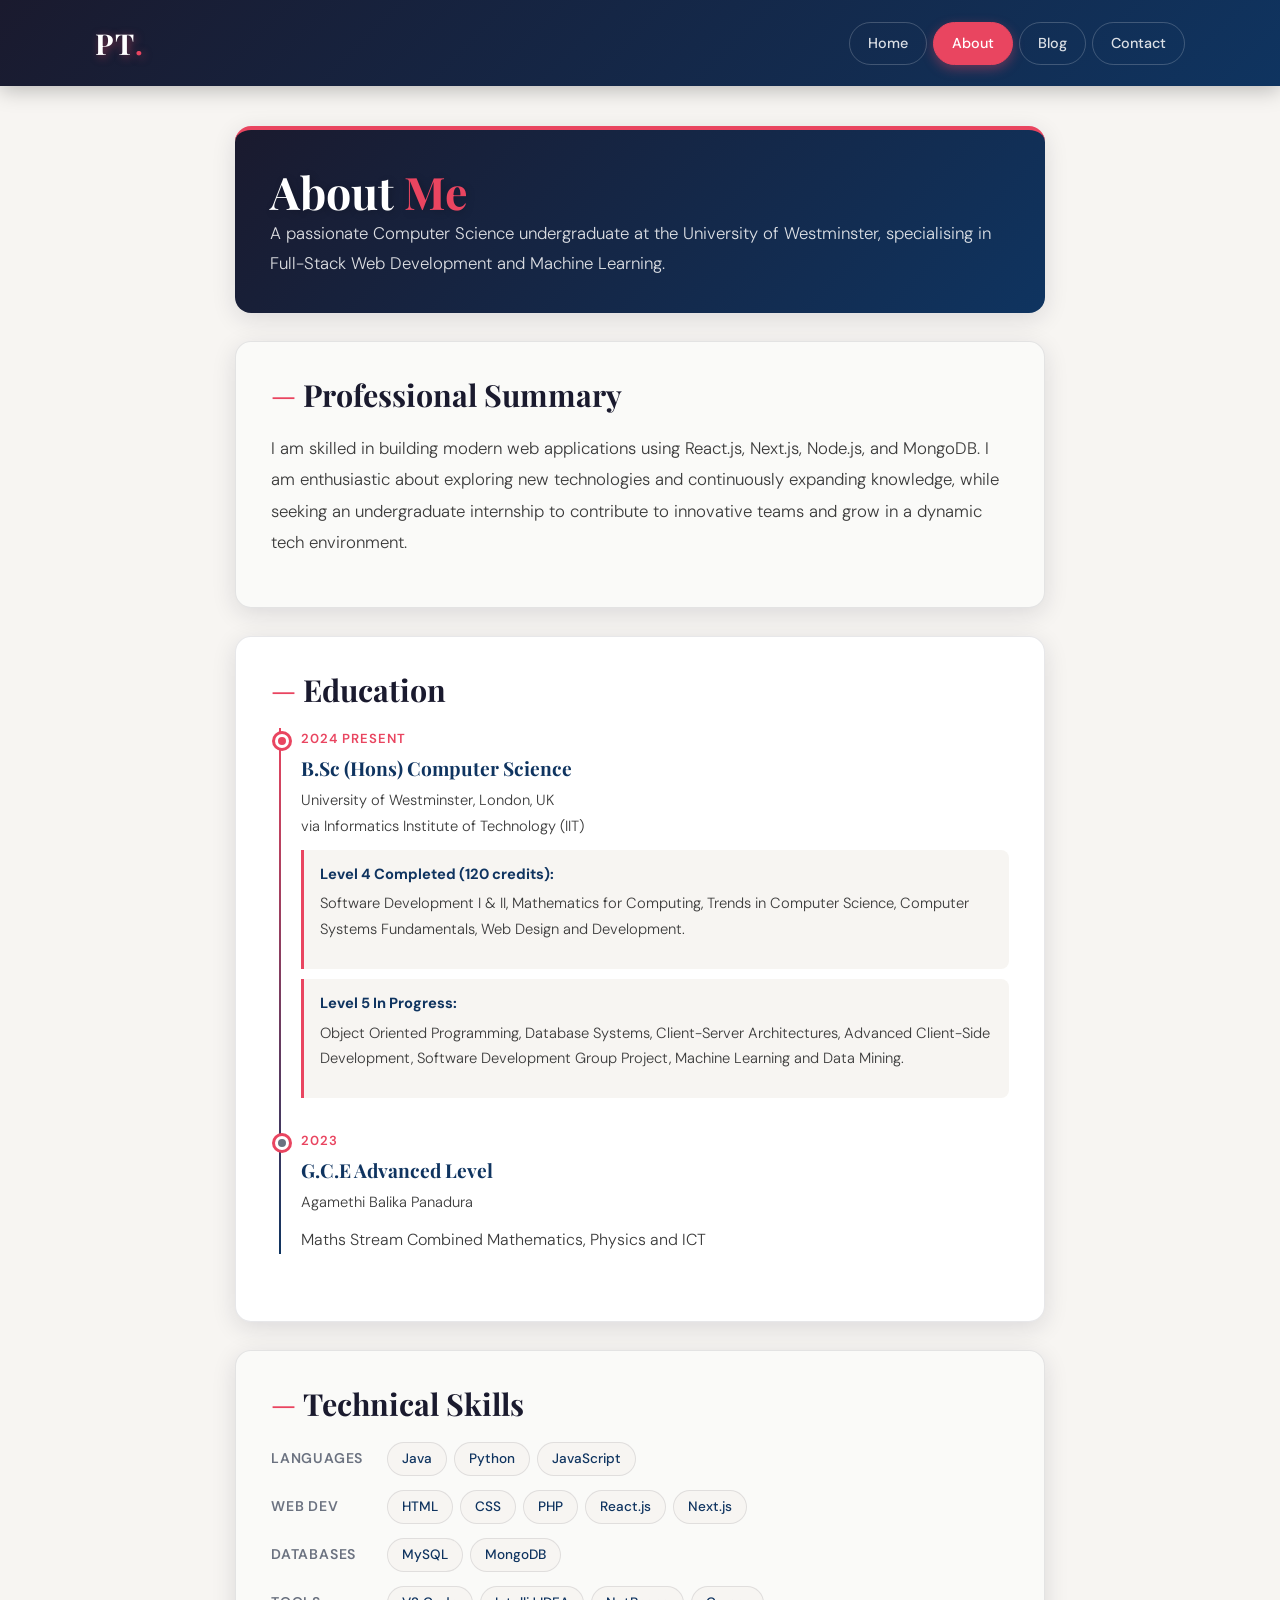
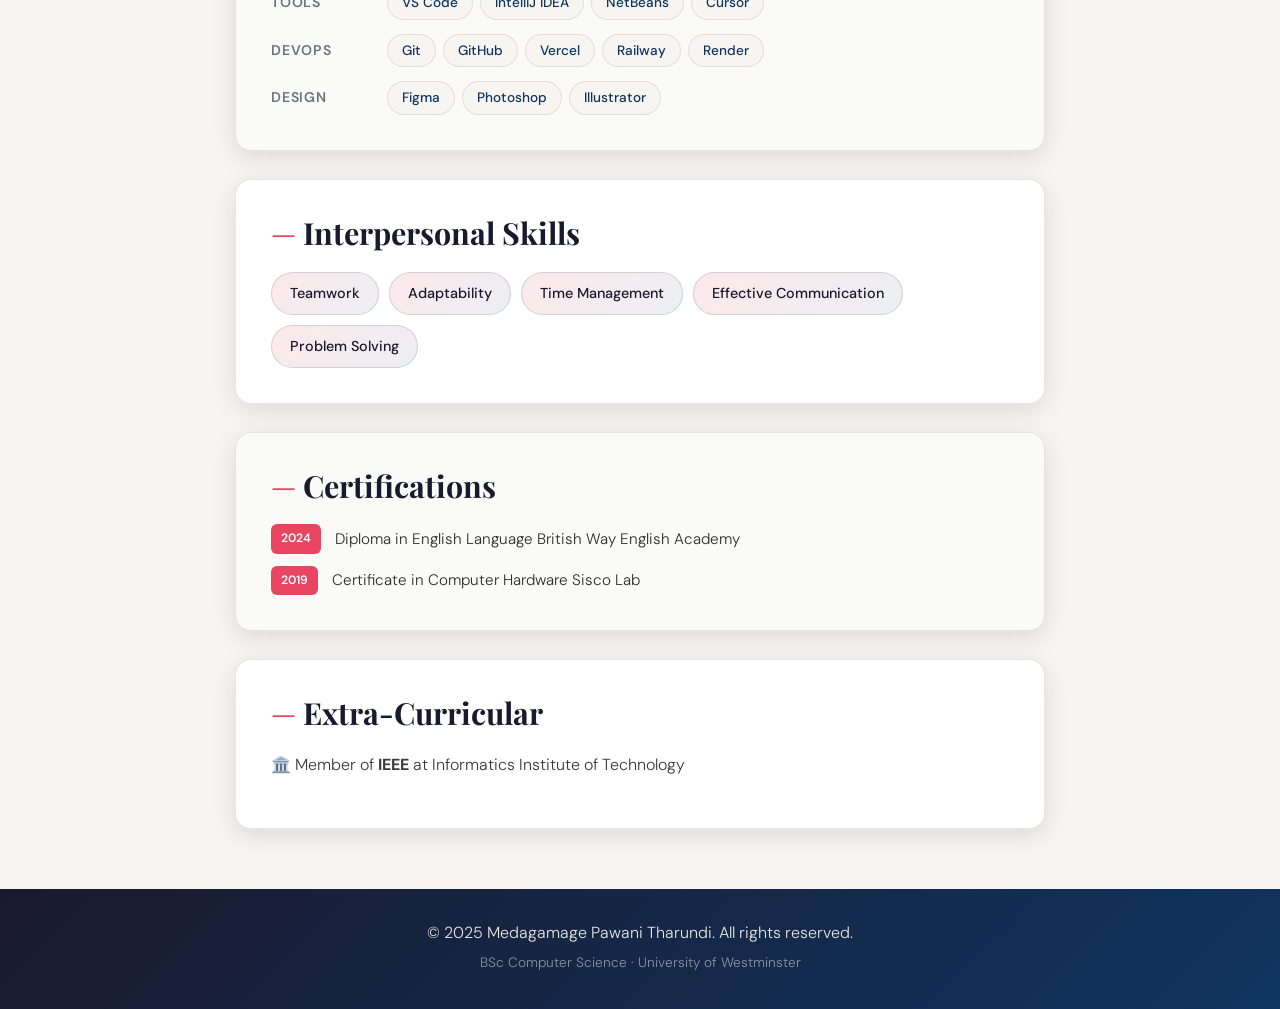
==== about.html @ e0a60664 "Fix all HTML filenames to lowercase" ====
<!doctype html>
<html lang="en">
  <head>
    <meta charset="UTF-8" />
    <meta name="viewport" content="width=device-width, initial-scale=1.0" />
    <title>About | Pawani Tharundi</title>
    <link rel="stylesheet" href="style.css" />
    <link
      href="https://fonts.googleapis.com/css2?family=Playfair+Display:wght@400;600;700&family=DM+Sans:wght@300;400;500&display=swap"
      rel="stylesheet"
    />
  </head>
  <body>
    <!-- HEADER / NAV -->
    <header>
      <div class="nav-inner">
        <div class="logo">PT<span class="dot">.</span></div>
        <nav>
          <ul>
            <li><a href="index.html">Home</a></li>
            <li><a href="about.html" class="active">About</a></li>
            <li><a href="blog.html">Blog</a></li>
            <li><a href="contact.html">Contact</a></li>
          </ul>
        </nav>
      </div>
    </header>

    <!--  PAGE WRAPPER -->
    <div class="page-wrapper single-col">
      <main>
        <!-- Page Title -->
        <section class="page-hero card">
          <h1>About <span class="accent-text">Me</span></h1>
          <p class="lead">
            A passionate Computer Science undergraduate at the University of
            Westminster, specialising in Full-Stack Web Development and Machine
            Learning.
          </p>
        </section>

        <!-- Professional Summary -->
        <section class="card about-section">
          <h2>Professional Summary</h2>
          <p>
            I am skilled in building modern web applications using React.js,
            Next.js, Node.js, and MongoDB. I am enthusiastic about exploring new
            technologies and continuously expanding knowledge, while seeking an
            undergraduate internship to contribute to innovative teams and grow
            in a dynamic tech environment.
          </p>
        </section>

        <!-- Education -->
        <section class="card">
          <h2>Education</h2>

          <div class="timeline">
            <div class="timeline-item">
              <div class="timeline-dot"></div>
              <div class="timeline-body">
                <span class="timeline-date">2024 Present</span>
                <h3>B.Sc (Hons) Computer Science</h3>
                <p class="institution">
                  University of Westminster, London, UK<br />via Informatics
                  Institute of Technology (IIT)
                </p>
                <div class="module-block">
                  <strong>Level 4 Completed (120 credits):</strong>
                  <p>
                    Software Development I &amp; II, Mathematics for Computing,
                    Trends in Computer Science, Computer Systems Fundamentals,
                    Web Design and Development.
                  </p>
                </div>
                <div class="module-block">
                  <strong>Level 5 In Progress:</strong>
                  <p>
                    Object Oriented Programming, Database Systems, Client-Server
                    Architectures, Advanced Client-Side Development, Software
                    Development Group Project, Machine Learning and Data Mining.
                  </p>
                </div>
              </div>
            </div>

            <div class="timeline-item">
              <div class="timeline-dot"></div>
              <div class="timeline-body">
                <span class="timeline-date">2023</span>
                <h3>G.C.E Advanced Level</h3>
                <p class="institution">Agamethi Balika Panadura</p>
                <p>Maths Stream Combined Mathematics, Physics and ICT</p>
              </div>
            </div>
          </div>
        </section>

        <!-- Skills -->
        <section class="card">
          <h2>Technical Skills</h2>

          <div class="skills-table">
            <div class="skill-row">
              <span class="skill-label">Languages</span>
              <div class="skill-tags">
                <span class="tag">Java</span>
                <span class="tag">Python</span>
                <span class="tag">JavaScript</span>
              </div>
            </div>

            <div class="skill-row">
              <span class="skill-label">Web Dev</span>
              <div class="skill-tags">
                <span class="tag">HTML</span>
                <span class="tag">CSS</span>
                <span class="tag">PHP</span>
                <span class="tag">React.js</span>
                <span class="tag">Next.js</span>
              </div>
            </div>

            <div class="skill-row">
              <span class="skill-label">Databases</span>
              <div class="skill-tags">
                <span class="tag">MySQL</span>
                <span class="tag">MongoDB</span>
              </div>
            </div>

            <div class="skill-row">
              <span class="skill-label">Tools</span>
              <div class="skill-tags">
                <span class="tag">VS Code</span>
                <span class="tag">IntelliJ IDEA</span>
                <span class="tag">NetBeans</span>
                <span class="tag">Cursor</span>
              </div>
            </div>

            <div class="skill-row">
              <span class="skill-label">DevOps</span>
              <div class="skill-tags">
                <span class="tag">Git</span>
                <span class="tag">GitHub</span>
                <span class="tag">Vercel</span>
                <span class="tag">Railway</span>
                <span class="tag">Render</span>
              </div>
            </div>

            <div class="skill-row">
              <span class="skill-label">Design</span>
              <div class="skill-tags">
                <span class="tag">Figma</span>
                <span class="tag">Photoshop</span>
                <span class="tag">Illustrator</span>
              </div>
            </div>
          </div>
        </section>

        <!-- Soft Skills -->
        <section class="card">
          <h2>Interpersonal Skills</h2>
          <div class="soft-skills">
            <span class="soft-tag">Teamwork</span>
            <span class="soft-tag">Adaptability</span>
            <span class="soft-tag">Time Management</span>
            <span class="soft-tag">Effective Communication</span>
            <span class="soft-tag">Problem Solving</span>
          </div>
        </section>

        <!-- Certifications -->
        <section class="card">
          <h2>Certifications</h2>
          <ul class="cert-list">
            <li>
              <span class="cert-year">2024</span>
              Diploma in English Language British Way English Academy
            </li>
            <li>
              <span class="cert-year">2019</span>
              Certificate in Computer Hardware Sisco Lab
            </li>
          </ul>
        </section>

        <!-- Extra Curricular -->
        <section class="card">
          <h2>Extra-Curricular</h2>
          <p>
            🏛️ Member of <strong>IEEE</strong> at Informatics Institute of
            Technology
          </p>
        </section>
      </main>
    </div>
    <!-- end .page-wrapper -->

    <!-- FOOTER  -->
    <footer>
      <p>&copy; 2025 Medagamage Pawani Tharundi. All rights reserved.</p>
      <p class="footer-sub">BSc Computer Science · University of Westminster</p>
    </footer>
  </body>
</html>
---- style.css ----
/* --1. GOOGLE FONT  (Spec: specify fonts using @font-face / google fonts)-- */
@import url("https://fonts.googleapis.com/css2?family=Playfair+Display:wght@400;600;700&family=DM+Sans:wght@300;400;500&display=swap");

/* 2. CSS VARIABLES-- */
:root {
  --primary: #1a1a2e; /* deep navy */
  --accent: #e94560; /* vivid rose-red */
  --accent2: #0f3460; /* deep blue */
  --light-bg: #f7f5f2; /* warm off-white */
  --white: #ffffff;
  --text: #2d2d2d;
  --text-muted: #6b7280;
  --card-shadow: rgba(26, 26, 46, 0.12);
  --semi-trans: rgba(233, 69, 96, 0.12); /* semi-transparent accent */
  --border: rgba(26, 26, 46, 0.1);
}

/*--3. RESET & BASE-- */
* {
  margin: 0;
  padding: 0;
  box-sizing: border-box;
}

body {
  /* Spec: specify font throughout site */
  font-family: "DM Sans", sans-serif;
  background-color: var(--light-bg);
  color: var(--text);
  line-height: 1.75;
  font-size: 1rem;
  font-weight: 300;
}

/* --4. TYPOGRAPHY-- */
h1,
h2,
h3 {
  font-family: "Playfair Display", serif;
  font-weight: 700;
  line-height: 1.2;
}

h1 {
  font-size: 2.8em;
}
h2 {
  font-size: 1.9em;
  color: var(--primary);
  margin-bottom: 18px;
}
h3 {
  font-size: 1.2em;
  color: var(--accent2);
  margin-bottom: 8px;
}

p {
  margin-bottom: 14px;
}

a {
  color: var(--accent);
  text-decoration: none;
  transition: color 0.3s ease; /* Spec: transitions */
}

/* Spec: user action pseudo class */
a:hover {
  color: var(--accent2);
  text-decoration: underline;
}

/* -- 5. HEADER & NAVIGATION-- */
header {
  /* Spec: gradient */
  background: linear-gradient(135deg, var(--primary) 0%, var(--accent2) 100%);
  position: sticky;
  top: 0;
  z-index: 100;
  /* Spec: shadows */
  box-shadow: 0 4px 20px rgba(0, 0, 0, 0.25);
}

.nav-inner {
  max-width: 1150px;
  margin: 0 auto;
  padding: 18px 30px;
  display: flex;
  align-items: center;
  justify-content: space-between;
}

/* Spec: child combinator — direct child of header */
header > .nav-inner {
  gap: 20px;
}

.logo {
  font-family: "Playfair Display", serif;
  font-size: 1.8em;
  font-weight: 700;
  color: var(--white);
  /* Spec: text effects */
  text-shadow: 2px 2px 8px rgba(233, 69, 96, 0.5);
  letter-spacing: 2px;
}

.dot {
  color: var(--accent);
}

nav ul {
  list-style: none;
  display: flex;
  gap: 6px;
}

nav ul li a {
  color: rgba(255, 255, 255, 0.85);
  padding: 8px 18px;
  /* Spec: border + rounded corners */
  border: 1px solid rgba(255, 255, 255, 0.2);
  border-radius: 30px;
  font-size: 0.9em;
  font-weight: 500;
  /* Spec: transitions */
  transition: all 0.3s ease;
  display: inline-block;
}

/* Spec: user action pseudo class (:hover) */
nav ul li a:hover {
  background-color: var(--semi-trans); /* Spec: semi-transparent colour */
  border-color: var(--accent);
  color: var(--white);
  /* Spec: transforms */
  transform: translateY(-2px);
}

nav ul li a.active {
  background-color: var(--accent);
  border-color: var(--accent);
  color: var(--white);
  box-shadow: 0 4px 12px rgba(233, 69, 96, 0.4);
}

/* --6. HERO SECTION
  -- */
.hero {
  /* Spec: gradient */
  background: linear-gradient(160deg, var(--primary) 55%, var(--accent2) 100%);
  color: var(--white);
  padding: 90px 30px 80px;
  position: relative;
  overflow: hidden;
}

.hero-content {
  max-width: 700px;
  margin: 0 auto;
  position: relative;
  z-index: 2;
  /* Spec: animations */
  animation: slideUp 0.8s ease forwards;
}

.hero-tag {
  /* Spec: semi-transparent colour */
  background: rgba(233, 69, 96, 0.2);
  border: 1px solid rgba(233, 69, 96, 0.5);
  color: rgba(255, 255, 255, 0.9);
  display: inline-block;
  padding: 6px 16px;
  border-radius: 20px;
  font-size: 0.85em;
  font-weight: 500;
  margin-bottom: 20px;
  letter-spacing: 0.5px;
}

.hero-title {
  font-size: 3.4em;
  color: var(--white);
  /* Spec: text effects — text-shadow */
  text-shadow: 3px 3px 12px rgba(0, 0, 0, 0.3);
  margin-bottom: 20px;
}

.accent-text {
  color: var(--accent);
}

.hero-sub {
  font-size: 1.1em;
  color: rgba(255, 255, 255, 0.8);
  margin-bottom: 35px;
  font-weight: 300;
  line-height: 1.8;
}

.hero-btns {
  display: flex;
  gap: 16px;
  flex-wrap: wrap;
}

/* Buttons */
.btn-primary {
  background: var(--accent);
  color: var(--white);
  padding: 12px 30px;
  border-radius: 30px;
  font-weight: 500;
  border: 2px solid var(--accent);
  display: inline-block;
  /* Spec: transitions */
  transition: all 0.3s ease;
  cursor: pointer;
  font-family: "DM Sans", sans-serif;
  font-size: 1em;
  text-decoration: none;
}

/* Spec: user action pseudo class */
.btn-primary:hover {
  background: transparent;
  color: var(--accent);
  /* Spec: transforms */
  transform: translateY(-3px);
  box-shadow: 0 8px 20px rgba(233, 69, 96, 0.35);
  text-decoration: none;
}

.btn-outline {
  background: transparent;
  color: var(--white);
  padding: 12px 30px;
  border-radius: 30px;
  font-weight: 500;
  border: 2px solid rgba(255, 255, 255, 0.5);
  display: inline-block;
  /* Spec: transitions */
  transition: all 0.3s ease;
  text-decoration: none;
}

.btn-outline:hover {
  border-color: var(--accent);
  color: var(--accent);
  transform: translateY(-3px);
  text-decoration: none;
}

.btn-outline.small {
  padding: 7px 18px;
  font-size: 0.9em;
  color: var(--accent);
  border-color: var(--accent);
}

.btn-outline.small:hover {
  background: var(--accent);
  color: var(--white);
}

/* Hero Decoration */
.hero-decoration {
  position: absolute;
  top: 0;
  right: 0;
  width: 100%;
  height: 100%;
  pointer-events: none;
  z-index: 1;
}

.deco-circle {
  position: absolute;
  border-radius: 50%;
  /* Spec: semi-transparent */
  background: rgba(255, 255, 255, 0.04);
}

.c1 {
  width: 400px;
  height: 400px;
  top: -100px;
  right: -80px;
}

.c2 {
  width: 250px;
  height: 250px;
  bottom: -50px;
  right: 200px;
  background: rgba(233, 69, 96, 0.08);
}

.deco-ring {
  position: absolute;
  width: 300px;
  height: 300px;
  top: 20px;
  right: 60px;
  border-radius: 50%;
  border: 2px solid rgba(233, 69, 96, 0.25); /* Spec: border */
  /* Spec: animations */
  animation: spin 25s linear infinite;
}

/* --7. PAGE LAYOUT-- */
.page-wrapper {
  max-width: 1150px;
  margin: 40px auto;
  padding: 0 25px;
  display: flex;
  gap: 30px;
  align-items: flex-start;
}

/* Single-column layout (About, Blog, Contact pages) */
.page-wrapper.single-col {
  max-width: 860px;
  display: block;
}

main {
  flex: 3;
}

/* --8. CARDS-- */
.card {
  background: var(--white);
  /* Spec: border */
  border: 1px solid var(--border);
  /* Spec: rounded corners */
  border-radius: 16px;
  padding: 35px;
  /* Spec: shadows */
  box-shadow: 0 6px 24px var(--card-shadow);
  margin-bottom: 28px;
}

/* Spec: structural selector — style first card differently */
.card:first-child {
  border-top: 4px solid var(--accent);
}

/* Spec: nth pseudo class — alternate card background */
.card:nth-child(even) {
  background: #fafaf8;
}

/* Spec: negation pseudo class */
.card:not(:last-child) {
  margin-bottom: 28px;
}

/* --9. PSEUDO ELEMENTS -- */
h2::before {
  content: "— ";
  color: var(--accent);
  font-family: "DM Sans", sans-serif;
  font-weight: 300;
}

/* Spec: pseudo element — decorative quote on blog posts */
.blog-post::before {
  content: "";
  display: block;
  width: 50px;
  height: 4px;
  background: var(--accent);
  border-radius: 2px;
  margin-bottom: 20px;
}

/* --10. ATTRIBUTE SELECTORS-- */
/* Attribute selector 1: links that open in new tab */
a[target="_blank"] {
  font-weight: 500;
}

/* Attribute selector 2: inputs by type */
input[type="text"],
input[type="email"],
input[type="tel"] {
  width: 100%;
  padding: 12px 16px;
  border: 2px solid #e0ddd9;
  border-radius: 10px; /* Spec: rounded corners */
  font-family: "DM Sans", sans-serif;
  font-size: 1em;
  font-weight: 300;
  color: var(--text);
  background: var(--white);
  /* Spec: transitions */
  transition:
    border-color 0.3s,
    box-shadow 0.3s;
}

/* Attribute selector 3: textarea */
textarea[name="message"] {
  width: 100%;
  padding: 12px 16px;
  border: 2px solid #e0ddd9;
  border-radius: 10px;
  font-family: "DM Sans", sans-serif;
  font-size: 1em;
  font-weight: 300;
  resize: vertical;
  transition:
    border-color 0.3s,
    box-shadow 0.3s;
}

/* -- 11. USER ACTION PSEUDO CLASSES -- */
input[type="text"]:focus,
input[type="email"]:focus,
input[type="tel"]:focus,
textarea:focus,
select:focus {
  outline: none;
  border-color: var(--accent);
  box-shadow: 0 0 0 4px rgba(233, 69, 96, 0.1);
}

/*  12. VALIDITY PSEUDO CLASSES */
input:valid:not(:placeholder-shown) {
  border-color: #27ae60;
  background: #f0fdf4;
}

input:invalid:not(:placeholder-shown) {
  border-color: #e74c3c;
  background: #fff5f5;
}

/* --13. RELATIONAL SELECTOR */
.form-group:has(input:focus) label,
.form-group:has(textarea:focus) label {
  color: var(--accent);
  font-weight: 500;
}

/* --14. STRUCTURAL SELECTORS */
.skills-grid .skill-card:first-child {
  border-left: 4px solid var(--accent);
}

.timeline-item:last-child .timeline-dot {
  background: var(--text-muted);
}

/*  15. SKILLS GRID (Home Page) */
.skills-grid {
  display: grid;
  grid-template-columns: repeat(2, 1fr);
  gap: 18px;
}

.skill-card {
  background: var(--light-bg);
  border: 1px solid var(--border);
  border-radius: 12px;
  padding: 22px;
  /* Spec: transitions */
  transition:
    transform 0.3s ease,
    box-shadow 0.3s ease;
}

/* Spec: user action pseudo class */
.skill-card:hover {
  /* Spec: transforms */
  transform: translateY(-4px);
  /* Spec: shadows */
  box-shadow: 0 8px 24px rgba(233, 69, 96, 0.15);
}

.skill-icon {
  font-size: 2em;
  display: block;
  margin-bottom: 10px;
}

/* 16. FEATURED PROJECT (Home Page) */
.featured-project {
  border-left: 5px solid var(--accent);
}

.project-badge {
  display: inline-block;
  background: var(--semi-trans); /* Spec: semi-transparent */
  color: var(--accent);
  padding: 4px 12px;
  border-radius: 20px;
  font-size: 0.8em;
  font-weight: 600;
  letter-spacing: 1px;
  margin-bottom: 12px;
}

.tech-tags {
  display: flex;
  flex-wrap: wrap;
  gap: 8px;
  margin: 14px 0;
}

.tech-tags span {
  background: var(--semi-trans); /* Spec: semi-transparent */
  color: var(--accent);
  padding: 4px 12px;
  border-radius: 20px;
  font-size: 0.82em;
  font-weight: 500;
  /* Spec: border */
  border: 1px solid rgba(233, 69, 96, 0.2);
}

.tech-tags.small-tags span {
  font-size: 0.78em;
  padding: 3px 10px;
}

/* 17. SIDEBAR */
aside {
  flex: 1;
  min-width: 240px;
  position: sticky;
  top: 90px;
}

.sidebar-card {
  padding: 24px;
}

/* Spec: child combinator — direct children of sidebar card */
.sidebar-card > h3 {
  font-size: 1em;
  font-weight: 600;
  text-transform: uppercase;
  letter-spacing: 1.5px;
  color: var(--text-muted);
  margin-bottom: 16px;
  font-family: "DM Sans", sans-serif;
}

.social-links {
  list-style: none;
  display: flex;
  flex-direction: column;
  gap: 10px;
}

.social-links li a {
  display: flex;
  align-items: center;
  gap: 10px;
  color: var(--text);
  padding: 10px 14px;
  border-radius: 10px;
  background: var(--light-bg);
  font-size: 0.95em;
  font-weight: 400;
  transition: all 0.3s ease;
  text-decoration: none;
}

.social-links li a:hover {
  background: var(--semi-trans);
  color: var(--accent);
  transform: translateX(4px);
  text-decoration: none;
}

.social-icon {
  font-size: 1.1em;
}

.facts-list {
  list-style: none;
  display: flex;
  flex-direction: column;
  gap: 8px;
  font-size: 0.9em;
}

.facts-list li strong {
  color: var(--primary);
  display: inline-block;
  min-width: 85px;
}

/* Language Bars */
.lang-bar {
  display: flex;
  align-items: center;
  gap: 10px;
  margin-bottom: 10px;
  font-size: 0.9em;
}

.lang-bar span {
  min-width: 65px;
  font-weight: 500;
}

.bar {
  flex: 1;
  background: #e9e6e1;
  border-radius: 10px;
  height: 7px;
  overflow: hidden;
}

.bar-fill {
  height: 100%;
  background: linear-gradient(
    90deg,
    var(--accent),
    var(--accent2)
  ); /* Spec: gradient */
  border-radius: 10px;
}

/* 18. PAGE HERO (inner pages) */
.page-hero {
  background: linear-gradient(
    135deg,
    var(--primary) 0%,
    var(--accent2) 100%
  ); /* Spec: gradient */
  color: var(--white);
  border: none;
}

.page-hero h1 {
  color: var(--white);
  text-shadow: 2px 2px 8px rgba(0, 0, 0, 0.2); /* Spec: text effects */
}

.page-hero .lead {
  color: rgba(255, 255, 255, 0.85);
  font-size: 1.05em;
  margin-bottom: 0;
}

/*  19. ABOUT PAGE — Timeline */
.timeline {
  position: relative;
  padding-left: 30px;
}

.timeline::before {
  content: ""; /* Spec: pseudo element with generated content */
  position: absolute;
  left: 8px;
  top: 0;
  bottom: 0;
  width: 2px;
  background: linear-gradient(
    to bottom,
    var(--accent),
    var(--accent2)
  ); /* Spec: gradient */
}

.timeline-item {
  position: relative;
  margin-bottom: 32px;
}

.timeline-dot {
  position: absolute;
  left: -26px;
  top: 6px;
  width: 14px;
  height: 14px;
  background: var(--accent);
  border-radius: 50%;
  /* Spec: border */
  border: 3px solid var(--white);
  box-shadow: 0 0 0 3px var(--accent); /* Spec: shadows */
}

.timeline-date {
  font-size: 0.82em;
  font-weight: 600;
  color: var(--accent);
  text-transform: uppercase;
  letter-spacing: 1px;
  display: block;
  margin-bottom: 6px;
}

.institution {
  color: var(--text-muted);
  font-size: 0.92em;
  margin-bottom: 10px;
}

.module-block {
  background: var(--light-bg);
  border-left: 3px solid var(--accent); /* Spec: border */
  padding: 12px 16px;
  border-radius: 0 8px 8px 0;
  margin-top: 10px;
  font-size: 0.92em;
}

.module-block strong {
  color: var(--accent2);
  display: block;
  margin-bottom: 4px;
}

/*  20. SKILLS TABLE (About Page)*/
.skills-table {
  display: flex;
  flex-direction: column;
  gap: 14px;
}

.skill-row {
  display: flex;
  align-items: flex-start;
  gap: 16px;
}

.skill-label {
  min-width: 100px;
  font-weight: 600;
  font-size: 0.88em;
  text-transform: uppercase;
  letter-spacing: 0.8px;
  color: var(--text-muted);
  padding-top: 4px;
}

.skill-tags {
  display: flex;
  flex-wrap: wrap;
  gap: 7px;
}

.tag {
  background: var(--light-bg);
  color: var(--accent2);
  padding: 4px 14px;
  border-radius: 20px;
  font-size: 0.85em;
  font-weight: 500;
  border: 1px solid var(--border);
  /* Spec: transitions */
  transition: all 0.25s ease;
}

/* Spec: user action pseudo class */
.tag:hover {
  background: var(--accent2);
  color: var(--white);
  /* Spec: transforms */
  transform: scale(1.05);
}

/* 21. SOFT SKILLS (About Page) */
.soft-skills {
  display: flex;
  flex-wrap: wrap;
  gap: 10px;
}

.soft-tag {
  background: linear-gradient(
    135deg,
    var(--semi-trans),
    rgba(15, 52, 96, 0.08)
  ); /* Spec: gradient */
  color: var(--primary);
  padding: 8px 18px;
  border-radius: 25px;
  font-size: 0.9em;
  font-weight: 500;
  border: 1px solid rgba(15, 52, 96, 0.15);
}

/* 22. CERTIFICATIONS (About Page) */
.cert-list {
  list-style: none;
  display: flex;
  flex-direction: column;
  gap: 12px;
}

.cert-list li {
  display: flex;
  align-items: center;
  gap: 14px;
  font-size: 0.95em;
}

.cert-year {
  background: var(--accent);
  color: var(--white);
  padding: 4px 10px;
  border-radius: 6px;
  font-size: 0.8em;
  font-weight: 600;
  min-width: 46px;
  text-align: center;
}

/*  23. BLOG PAGE */
.blog-post {
  /* Spec: transitions */
  transition: box-shadow 0.3s ease;
}

.blog-post:hover {
  box-shadow: 0 10px 32px rgba(233, 69, 96, 0.12);
}

.post-meta {
  display: flex;
  align-items: center;
  gap: 14px;
  margin-bottom: 18px;
  flex-wrap: wrap;
}

.post-category {
  background: var(--accent);
  color: var(--white);
  padding: 4px 12px;
  border-radius: 20px;
  font-size: 0.78em;
  font-weight: 600;
  letter-spacing: 1px;
  text-transform: uppercase;
}

time {
  font-size: 0.88em;
  color: var(--text-muted);
  font-style: italic;
}

.blog-list {
  padding-left: 0;
  list-style: none;
  display: flex;
  flex-direction: column;
  gap: 8px;
  margin: 14px 0;
}

.blog-list li {
  background: var(--light-bg);
  padding: 10px 14px;
  border-radius: 8px;
  font-size: 0.93em;
}

/*  24. PROJECTS LIST (Blog Page) */
.project-list {
  display: flex;
  flex-direction: column;
  gap: 20px;
}

.project-item {
  padding: 18px 20px;
  background: var(--light-bg);
  border-radius: 12px;
  /* Spec: border */
  border: 1px solid var(--border);
  border-left: 4px solid var(--accent);
  /* Spec: transitions */
  transition: transform 0.3s;
}

.project-item:hover {
  /* Spec: transforms */
  transform: translateX(6px);
}

/* 25. CONTACT PAGE */
.contact-info-grid {
  display: grid;
  grid-template-columns: repeat(2, 1fr);
  gap: 16px;
}

.contact-info-item {
  display: flex;
  align-items: flex-start;
  gap: 14px;
  padding: 16px;
  background: var(--light-bg);
  border-radius: 12px;
  border: 1px solid var(--border);
}

.contact-icon {
  font-size: 1.5em;
  min-width: 36px;
}

.contact-info-item strong {
  display: block;
  font-size: 0.82em;
  text-transform: uppercase;
  letter-spacing: 1px;
  color: var(--text-muted);
  margin-bottom: 3px;
}

.contact-info-item p {
  margin: 0;
  font-size: 0.92em;
}

/* 26. FORM STYLES*/
.contact-form {
  display: flex;
  flex-direction: column;
  gap: 20px;
}

.form-group {
  display: flex;
  flex-direction: column;
  gap: 6px;
}

.form-group label {
  font-weight: 500;
  font-size: 0.92em;
  color: var(--primary);
}

.required {
  color: var(--accent);
}

.optional {
  color: var(--text-muted);
  font-weight: 300;
  font-size: 0.9em;
}

select {
  width: 100%;
  padding: 12px 16px;
  border: 2px solid #e0ddd9;
  border-radius: 10px;
  font-family: "DM Sans", sans-serif;
  font-size: 1em;
  color: var(--text);
  background: var(--white);
  transition: border-color 0.3s;
  appearance: none;
  cursor: pointer;
}

select:focus {
  outline: none;
  border-color: var(--accent);
  box-shadow: 0 0 0 4px rgba(233, 69, 96, 0.1);
}

/* Checkbox styling */
.checkbox-group {
  flex-direction: row;
  align-items: flex-start;
}

.checkbox-label {
  display: flex;
  align-items: flex-start;
  gap: 12px;
  cursor: pointer;
  font-size: 0.92em;
  font-weight: 300;
}

input[type="checkbox"] {
  width: 18px;
  height: 18px;
  margin-top: 2px;
  accent-color: var(--accent);
  cursor: pointer;
  flex-shrink: 0;
}

/*  27. ABOUT PAGE HERO */
.about-section p {
  font-size: 1.05em;
  line-height: 1.85;
}

/* 28. ANIMATIONS  (Spec: animations)*/
@keyframes slideUp {
  from {
    opacity: 0;
    transform: translateY(30px);
  }
  to {
    opacity: 1;
    transform: translateY(0);
  }
}

@keyframes fadeIn {
  from {
    opacity: 0;
  }
  to {
    opacity: 1;
  }
}

@keyframes spin {
  from {
    transform: rotate(0deg);
  }
  to {
    transform: rotate(360deg);
  }
}

@keyframes pulse {
  0%,
  100% {
    box-shadow: 0 0 0 0 rgba(233, 69, 96, 0.4);
  }
  50% {
    box-shadow: 0 0 0 8px rgba(233, 69, 96, 0);
  }
}

/* Apply animations */
.card {
  animation: fadeIn 0.5s ease both;
}

/* Spec: nth pseudo class — stagger card animations */
.card:nth-child(1) {
  animation-delay: 0.1s;
}
.card:nth-child(2) {
  animation-delay: 0.2s;
}
.card:nth-child(3) {
  animation-delay: 0.3s;
}
.card:nth-child(4) {
  animation-delay: 0.4s;
}

.timeline-dot {
  animation: pulse 2s infinite;
}

/* 29. FOOTER*/
footer {
  /* Spec: gradient */
  background: linear-gradient(135deg, var(--primary), var(--accent2));
  color: rgba(255, 255, 255, 0.85);
  text-align: center;
  padding: 30px 20px;
  margin-top: 60px;
}

footer p {
  margin: 0 0 4px;
  color: #e9e6e1;
}

.footer-sub {
  font-size: 0.85em;
  color: rgba(255, 255, 255, 0.5);
}

/* 30. SPECIFICITY EXAMPLE */
p {
  color: var(--text);
}

.card p {
  color: #3a3a3a;
}

.page-hero.card p,
.page-hero.card .lead {
  color: rgba(255, 255, 255, 0.85); /* Overrides .card p */
}

/* 31. MEDIA QUERIES — RESPONSIVE DESIGN*/

/* Tablet */
@media (max-width: 900px) {
  .page-wrapper {
    flex-direction: column;
  }

  aside {
    position: static;
    width: 100%;
    min-width: unset;
    display: grid;
    grid-template-columns: repeat(2, 1fr);
    gap: 16px;
  }

  .skills-grid {
    grid-template-columns: repeat(2, 1fr);
  }

  .contact-info-grid {
    grid-template-columns: 1fr;
  }
}

/* Mobile */
@media (max-width: 640px) {
  .hero-title {
    font-size: 2.2em;
  }

  h1 {
    font-size: 2em;
  }
  h2 {
    font-size: 1.5em;
  }

  .nav-inner {
    flex-direction: column;
    gap: 12px;
    padding: 14px 20px;
  }

  nav ul {
    flex-wrap: wrap;
    justify-content: center;
    gap: 6px;
  }

  nav ul li a {
    padding: 6px 12px;
    font-size: 0.82em;
  }

  .hero {
    padding: 55px 20px 50px;
    text-align: center;
  }

  .hero-btns {
    justify-content: center;
  }

  .deco-ring,
  .c1,
  .c2 {
    display: none;
  }

  .page-wrapper {
    padding: 0 14px;
    margin: 20px auto;
  }

  .card {
    padding: 22px 18px;
  }

  .skills-grid {
    grid-template-columns: 1fr;
  }

  aside {
    display: flex;
    flex-direction: column;
  }

  .skill-row {
    flex-direction: column;
    gap: 8px;
  }

  .skill-label {
    min-width: unset;
  }

  .timeline {
    padding-left: 20px;
  }

  .post-meta {
    flex-direction: column;
    align-items: flex-start;
    gap: 6px;
  }

  .contact-info-grid {
    grid-template-columns: 1fr;
  }

  .hero-btns {
    flex-direction: column;
    align-items: center;
  }
}

/* HERO PROFILE PHOTO */
.hero {
  display: flex;
  align-items: center;
  flex-wrap: wrap;
  gap: 2rem;
}

.hero-photo {
  flex-shrink: 0;
  padding-right: 120px;
  padding-bottom: 100px;
}

.hero-photo img {
  width: 270px;
  height: 270px;
  object-fit: cover;
  border-radius: 50%;
  border: 4px solid #fff;
  box-shadow: 0 8px 30px rgba(0, 0, 0, 0.15);
  display: block;
}

@media (max-width: 768px) {
  .hero-photo img {
    width: 160px;
    height: 160px;
  }
  .hero-photo {
    order: -1;
    margin: 0 auto;
  }
}
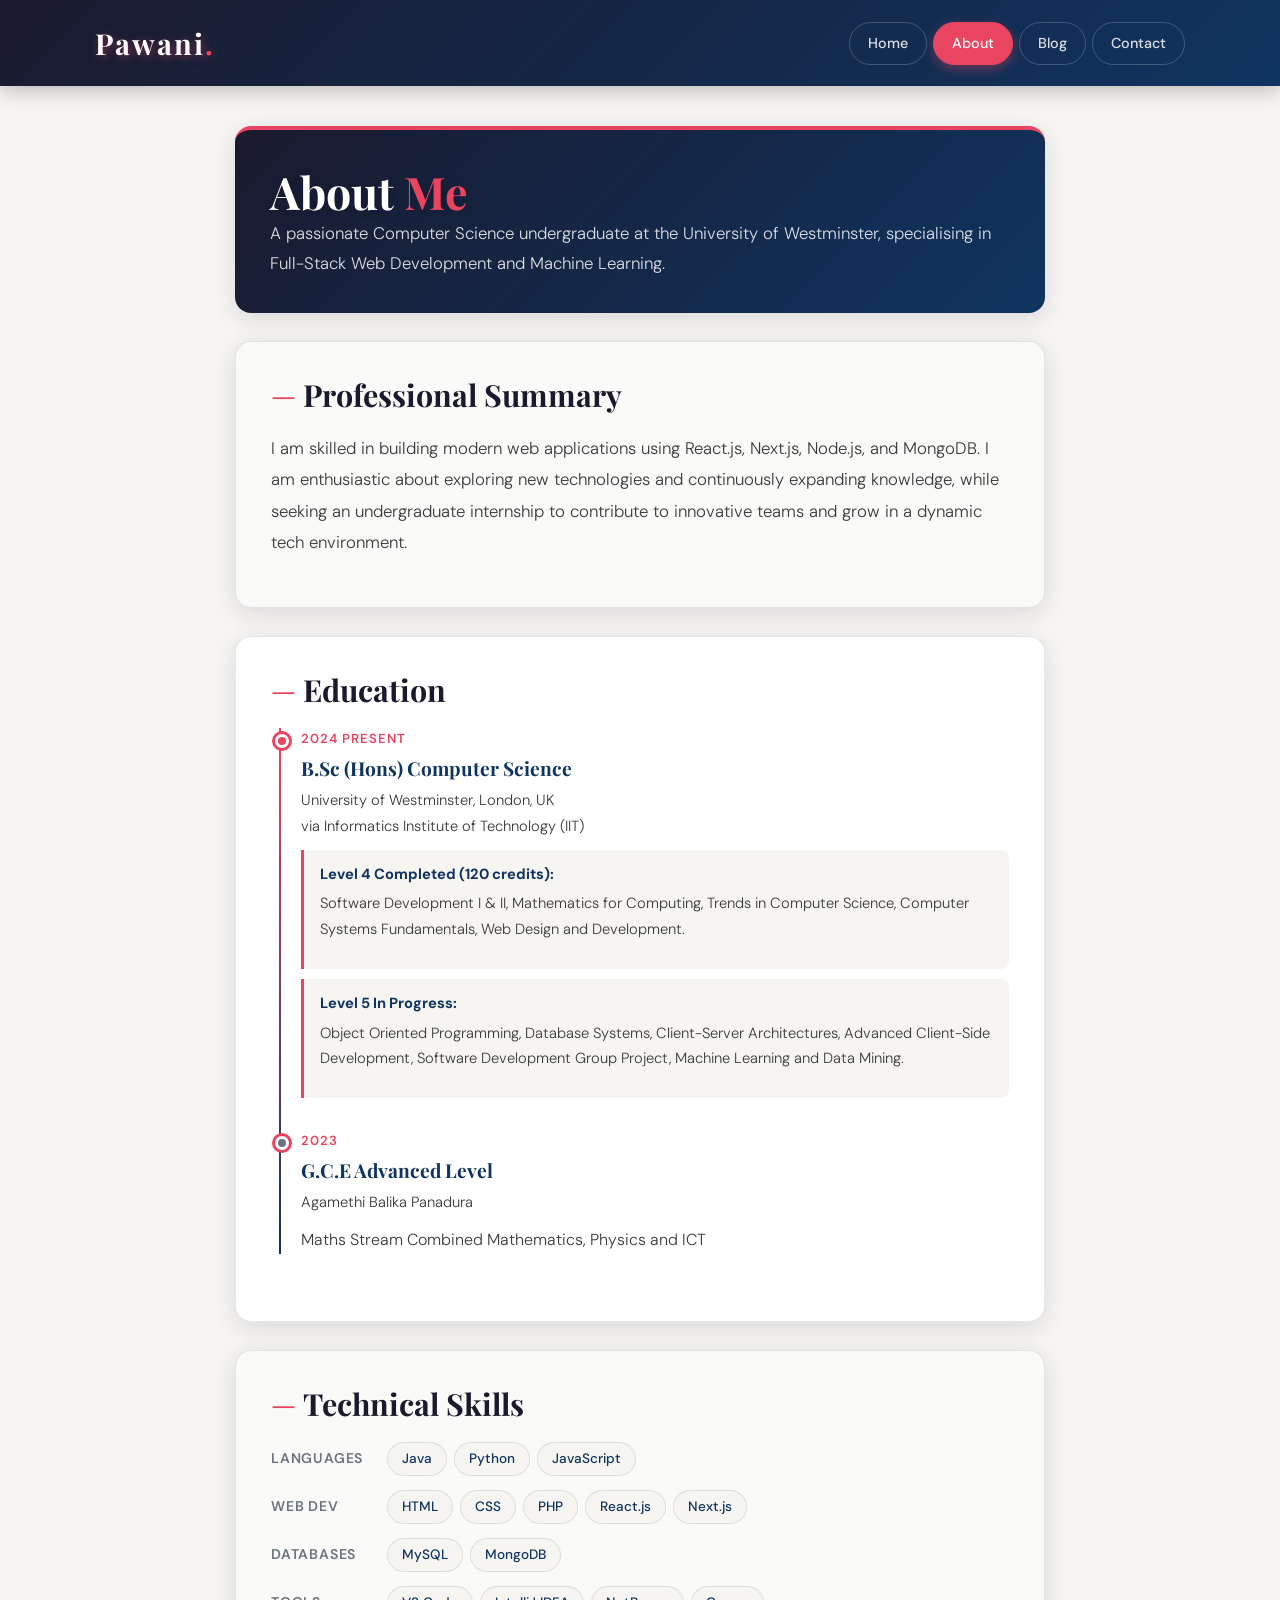
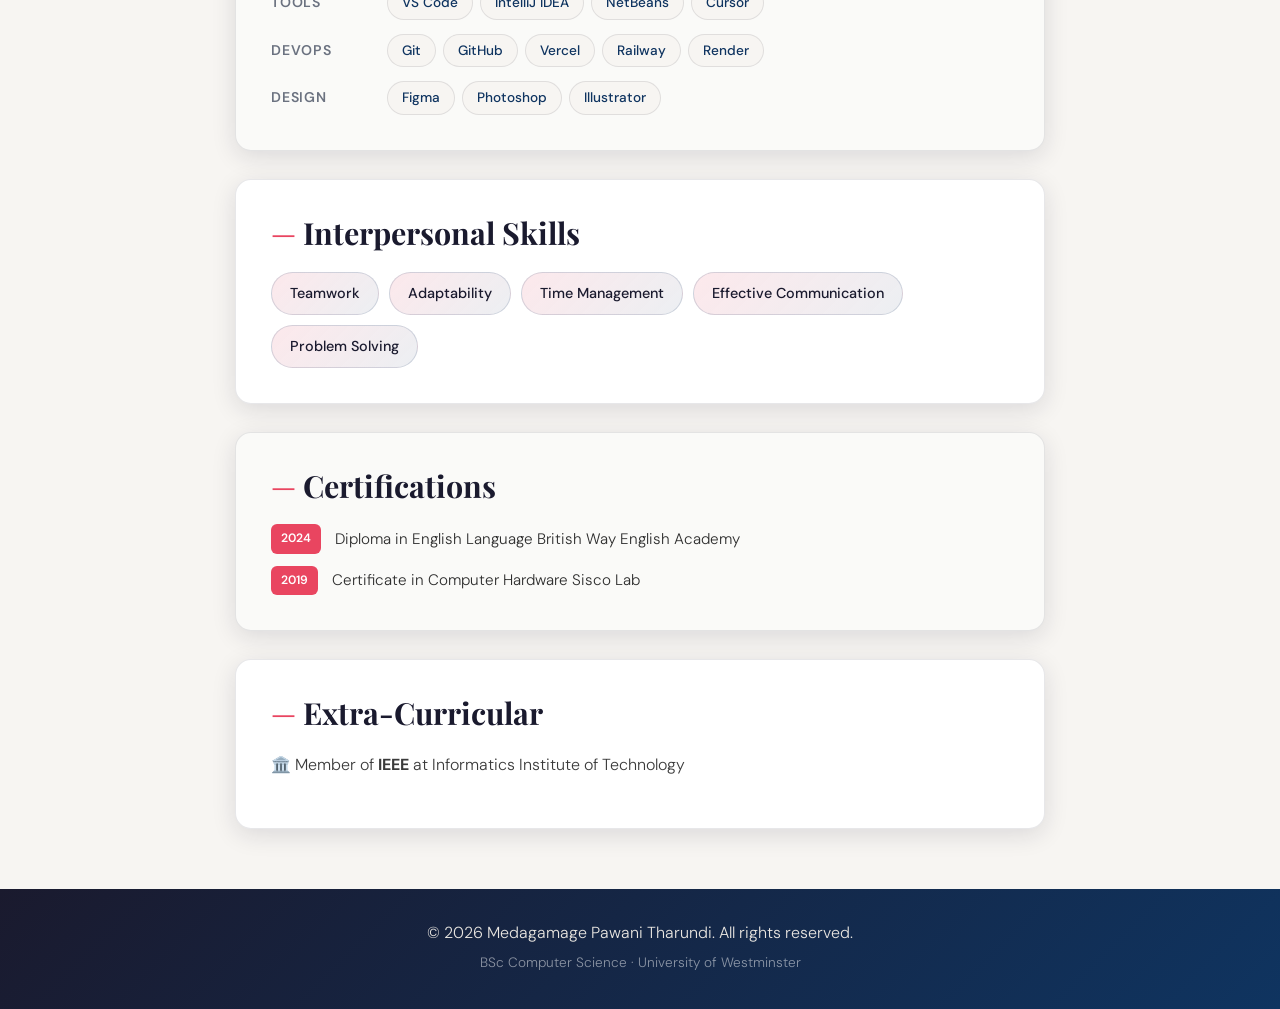
==== commit de585f68: "Update navigation bar" ====
--- a/about.html
+++ b/about.html
@@ -5,6 +5,7 @@
     <meta name="viewport" content="width=device-width, initial-scale=1.0" />
     <title>About | Pawani Tharundi</title>
     <link rel="stylesheet" href="style.css" />
+    <link rel="icon" type="image/png" href="logo.jpg" />
     <link
       href="https://fonts.googleapis.com/css2?family=Playfair+Display:wght@400;600;700&family=DM+Sans:wght@300;400;500&display=swap"
       rel="stylesheet"
@@ -14,7 +15,7 @@
     <!-- HEADER / NAV -->
     <header>
       <div class="nav-inner">
-        <div class="logo">PT<span class="dot">.</span></div>
+        <div class="logo">Pawani<span class="dot">.</span></div>
         <nav>
           <ul>
             <li><a href="index.html">Home</a></li>
@@ -202,7 +203,7 @@
 
     <!-- FOOTER  -->
     <footer>
-      <p>&copy; 2025 Medagamage Pawani Tharundi. All rights reserved.</p>
+      <p>&copy; 2026 Medagamage Pawani Tharundi. All rights reserved.</p>
       <p class="footer-sub">BSc Computer Science · University of Westminster</p>
     </footer>
   </body>
